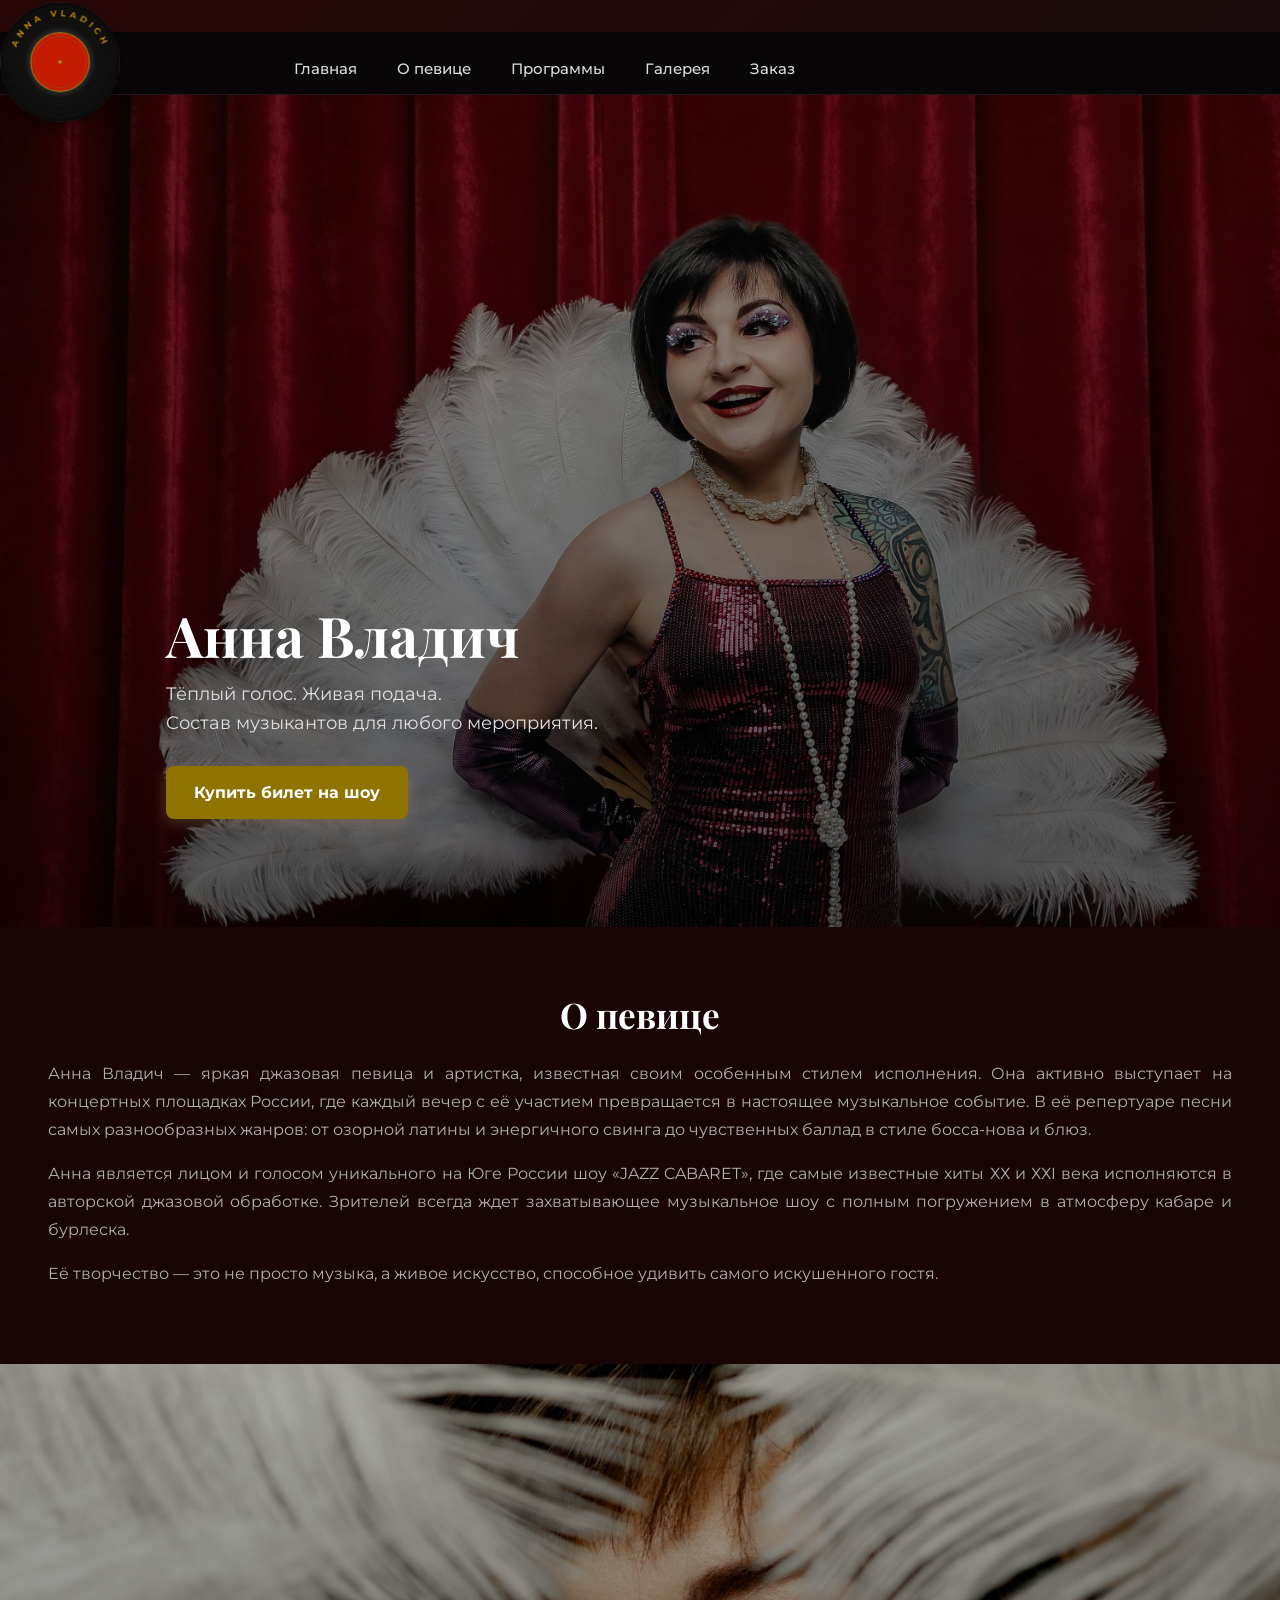
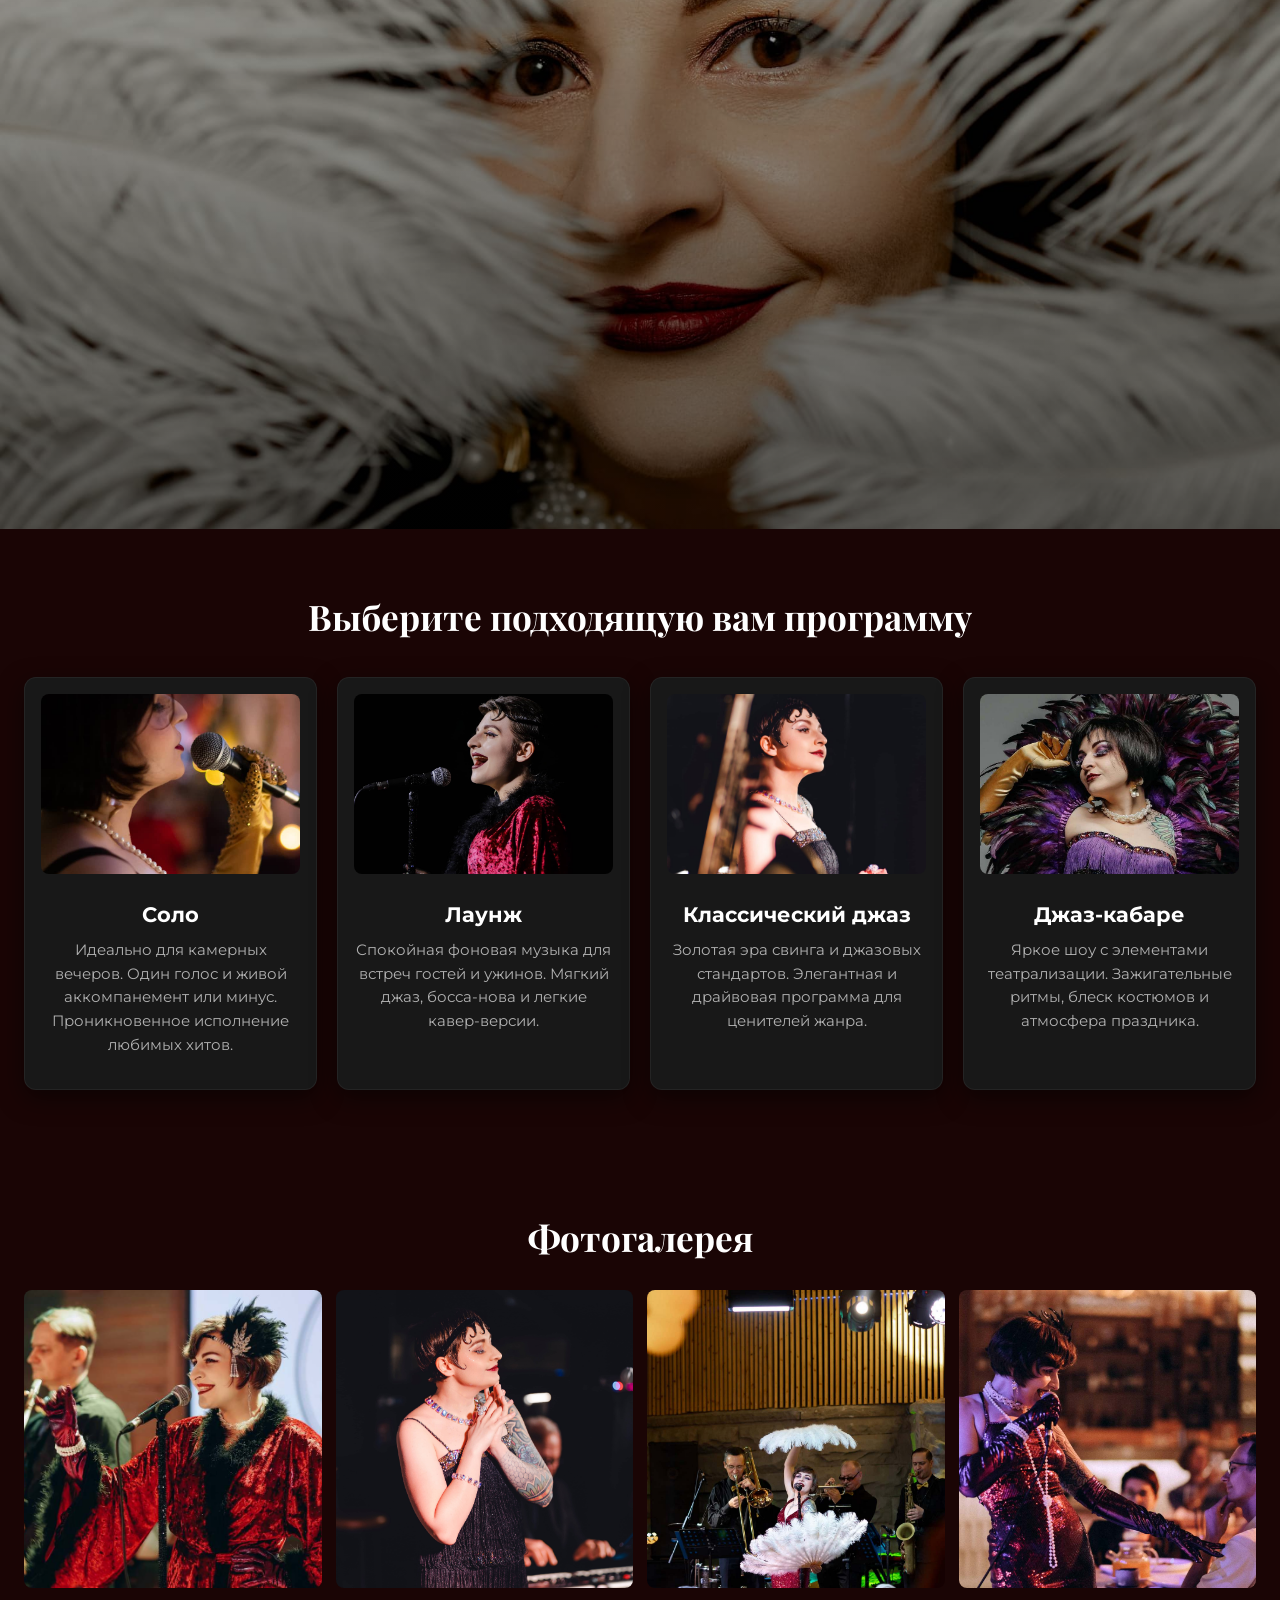
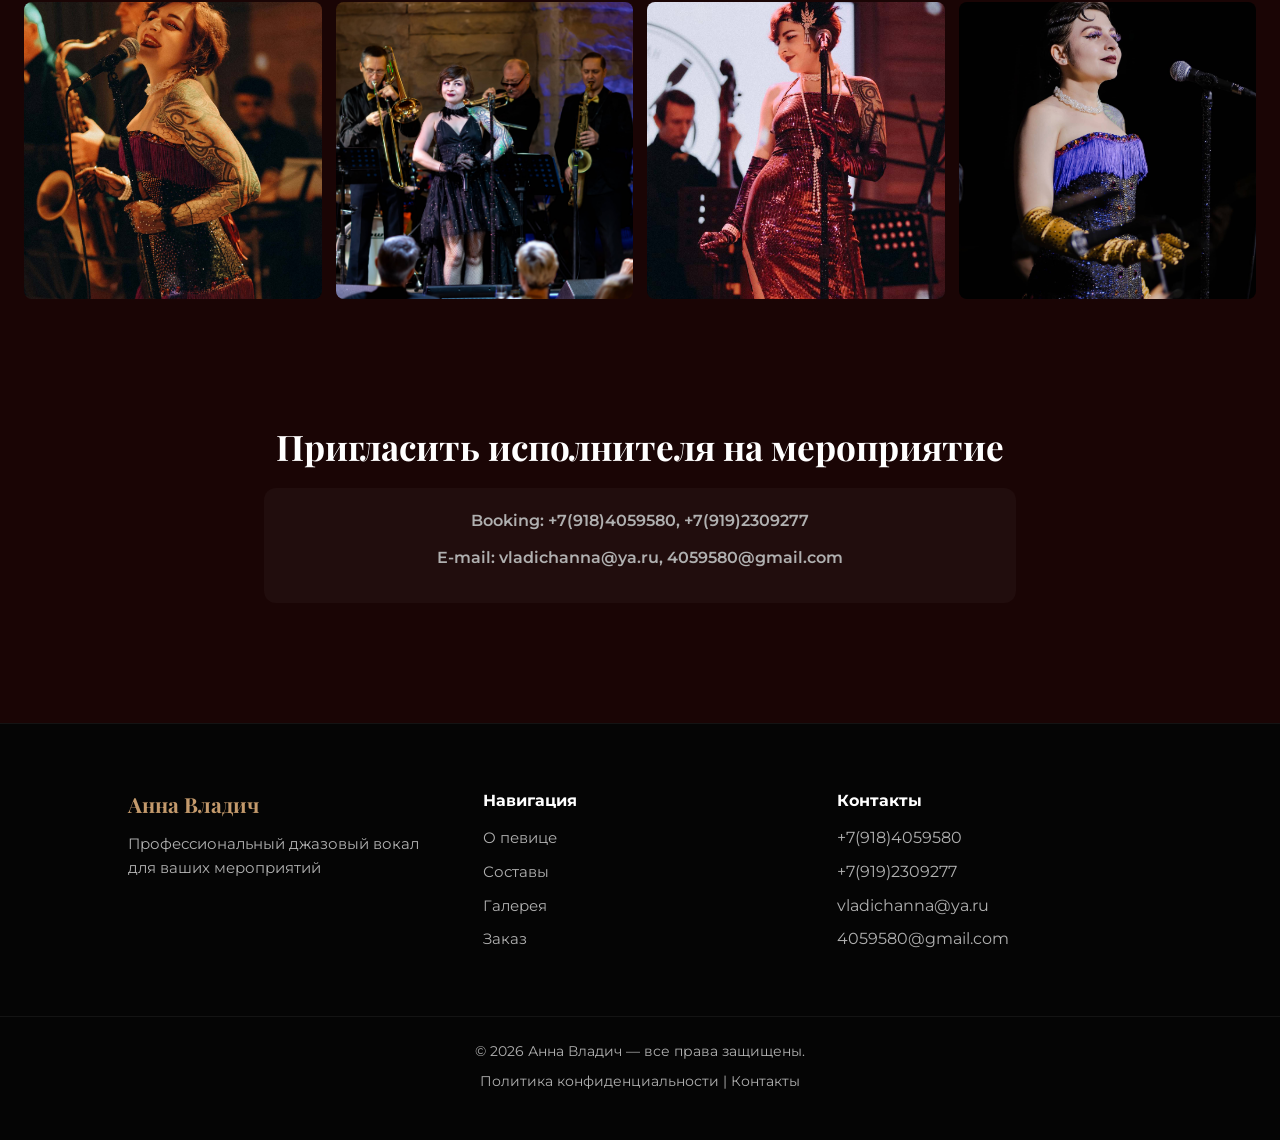
==== site/index.html @ 2a92c109 "first commit" ====
<!DOCTYPE html>
<html lang="ru">
<head>
  <meta charset="utf-8">
  <meta name="viewport" content="width=device-width, initial-scale=1">
  <title>Анна Владич — Jazz Vocal</title>
  <meta name="description" content="Анна Владич — профессиональная джазовая вокалистка. Живые выступления, подбор состава, репертуар под формат мероприятия.">
  <meta property="og:title" content="Анна Владич — Jazz Vocal">
  <meta property="og:description" content="Живой джаз для свадеб, корпоративов и частных вечеров. Подбор состава и программы под ваше мероприятие.">
  <meta property="og:type" content="website">
  <meta property="og:locale" content="ru_RU">
  <meta property="og:image" content="images/hero-new.jpg">
  <link rel="preconnect" href="https://fonts.googleapis.com">
  <link rel="preconnect" href="https://fonts.gstatic.com" crossorigin>
  <link href="https://fonts.googleapis.com/css2?family=Playfair+Display:wght@400;700&family=Montserrat:wght@300;400;500;600;700&display=swap" rel="stylesheet">
  <link rel="stylesheet" href="styles.css">
</head>
<body>
  <header aria-label="Шапка сайта">
      <div class="logo">
        <img src="images/logo.png" alt="Анна Владич">
      </div>
    <nav class="topnav" aria-label="Основная навигация">
      <button class="nav-toggle" type="button" aria-label="Открыть меню" aria-expanded="false" aria-controls="site-menu">
        <span></span>
        <span></span>
        <span></span>
      </button>
      <ul class="menu" id="site-menu">
        <li><a href="#hero">Главная</a></li>
        <li><a href="#about">О певице</a></li>
        <li><a href="#lineups">Программы</a></li>
        <li><a href="#gallery">Галерея</a></li>        
        <li><a href="#booking">Заказ</a></li>
      </ul>      
    </nav>
  </header>

  <main>
    <!-- Hero: яркий заголовок, фон можно заменить фото певицы над джаз-бендом -->
    <section id="hero" class="hero" aria-label="Главный экран" style="--hero-bg: url('images/hero-new.jpg')">
      <div class="hero-inner">
        <h1 class="hero-title">Анна Владич</h1>
        <p class="hero-sub">Тёплый голос. Живая подача. <br>Cостав музыкантов для любого мероприятия.</p>
        <a class="cta" href="https://kassir.ru/artists/anna-vladich">Купить билет на шоу</a>
      </div>
    </section>
    <!-- About: две колонки — фото + описание -->
    <section id="about" class="about container">
      <div class="about-text">
        <h2>О певице</h2>
        <p>Анна Владич — яркая джазовая певица и артистка, известная своим особенным стилем исполнения. Она активно выступает на концертных площадках России, где каждый вечер с её участием превращается в настоящее музыкальное событие. В её репертуаре песни самых разнообразных жанров: от озорной латины и энергичного свинга до чувственных баллад в стиле босса-нова и блюз.</p>
        <p>Анна является лицом и голосом уникального на Юге России шоу «JAZZ CABARET», где самые известные хиты ХХ и ХХI века исполняются в авторской джазовой обработке. Зрителей всегда ждет захватывающее музыкальное шоу с полным погружением в атмосферу кабаре и бурлеска.</p>
        <p>Её творчество — это не просто музыка, а живое искусство, способное удивить самого искушенного гостя.</p>
      </div>
    </section>

    <!-- About photo: large full-width image similar to hero -->
    <section id="about-photo" class="hero" aria-label="Фото певицы" style="--hero-bg: url('images/portrait.jpg')">
      <div class="hero-inner container" aria-hidden="true"></div>
    </section>

    <!-- Lineups: карточки состава -->
    <section id="lineups" class="lineups container">
      <h2>Выберите подходящую вам программу</h2>
      <div class="cards">
        <article class="card" data-href="solo.html">
          <img src="images/programs/solo.jpg" alt="Соло" loading="lazy" width="600" height="400">
          <h3>Соло</h3>
          <p>Идеально для камерных вечеров. Один голос и живой аккомпанемент или минус. Проникновенное исполнение любимых хитов.</p>
          <!-- <a class="card-link" href="solo.html">Перейти на страницу</a> -->
        </article>

        <article class="card" data-href="lounge.html">
          <img src="images/programs/lounge.jpg" alt="Лаунж" loading="lazy" width="600" height="400">
          <h3>Лаунж</h3>
          <p>Спокойная фоновая музыка для встреч гостей и ужинов. Мягкий джаз, босса-нова и легкие кавер-версии.</p>
          <!-- <a class="card-link" href="lounge.html">Перейти на страницу</a> -->  
        </article>

        <article class="card" data-href="classic-jazz.html">
          <img src="images/programs/classic-jazz.jpg" alt="Классический джаз" loading="lazy" width="600" height="400">
          <h3>Классический джаз</h3>
          <p>Золотая эра свинга и джазовых стандартов. Элегантная и драйвовая программа для ценителей жанра.</p>
          <!-- <a class="card-link" href="classic-jazz.html">Перейти на страницу</a> -->
        </article>

        <article class="card" data-href="jazz-cabaret.html">
          <img src="images/programs/jazz-cabaret.jpg" alt="Джаз-кабаре" loading="lazy" width="600" height="400">
          <h3>Джаз-кабаре</h3>
          <p>Яркое шоу с элементами театрализации. Зажигательные ритмы, блеск костюмов и атмосфера праздника.</p>
          <!-- <a class="card-link" href="jazz-cabaret.html">Перейти на страницу</a> -->
        </article>
      </div>
    </section>

    

    <!-- Gallery -->
    <section id="gallery" class="gallery container">
      <h2>Фотогалерея</h2>
      <div class="gallery-grid">
        <img src="images/photos/01.jpg" alt="Выступление 1" loading="lazy" width="800" height="600">
        <img src="images/photos/02.jpg" alt="Выступление 2" loading="lazy" width="800" height="600">
        <img src="images/photos/03.jpg" alt="Выступление 3" loading="lazy" width="800" height="600">
        <img src="images/photos/04.jpg" alt="Выступление 4" loading="lazy" width="800" height="600">
        <img src="images/photos/05.jpg" alt="Выступление 5" loading="lazy" width="800" height="600">
        <img src="images/photos/06.jpg" alt="Выступление 6" loading="lazy" width="800" height="600">
        <img src="images/photos/07.jpg" alt="Выступление 7" loading="lazy" width="800" height="600">
        <img src="images/photos/08.jpg" alt="Выступление 8" loading="lazy" width="800" height="600">
      </div>
    </section>


    

    <!-- Booking: форма + телефоны -->
    <section id="booking" class="booking container">
      <h2>Пригласить исполнителя на мероприятие</h2>
      <div class="contact-numbers">
        <p>Booking: +7(918)4059580, +7(919)2309277</p>
        <p>E-mail: vladichanna@ya.ru, 4059580@gmail.com</p>
      </div>
    </section>

  </main>

  <footer class="site-footer">
    <div class="container footer-content">
      <div class="footer-col">
        <h3>Анна Владич</h3>
        <p>Профессиональный джазовый вокал для ваших мероприятий</p>
      </div>
      
      <div class="footer-col">
        <h4>Навигация</h4>
        <ul>
          <li><a href="#about">О певице</a></li>
          <li><a href="#lineups">Составы</a></li>
          <li><a href="#gallery">Галерея</a></li>
          <li><a href="#booking">Заказ</a></li>
        </ul>
      </div>
      
      <div class="footer-col">
        <h4>Контакты</h4>
        <ul>
          <li>+7(918)4059580</li>
          <li>+7(919)2309277</li>
          <li>vladichanna@ya.ru</li>
          <li>4059580@gmail.com</li>
        </ul>
      </div>
    </div>
    
    <div class="footer-bottom container">
      <p>&copy; <span id="year"></span> Анна Владич — все права защищены.</p>
      <p class="footer-links">
        <a href="/privacy.html">Политика конфиденциальности</a> | 
        <a href="/contacts.html">Контакты</a>
      </p>
    </div>
  </footer>

  <script src="script.js"></script>
</body>
</html>
---- site/styles.css ----
:root{
  --bg: #1a0505; /* Deep burgundy/black background */
  --bg-gradient: linear-gradient(135deg, #2a0808 0%, #0e0e0e 100%);
  --card:#181818; /* Reverted to Dark card background */
  --accent:#c49a6c; /* Reverted to Gold/Bronze accent */
  --muted:#b0b0b0; /* Reverted to Light gray */
  --glass: rgba(255,255,255,0.03);
  --text-primary: #ffffff; /* Reverted to Pure white text */
  --card-shadow: 0 8px 24px rgba(0,0,0,0.5); /* Reverted to Strong shadow */
  --btn-red: #d90000; /* Reverted to Red for CTA buttons */
}

*{box-sizing:border-box;margin:0;padding:0}

body{
  font-family:'Montserrat','Segoe UI',system-ui,Arial,sans-serif;
  margin:0;
  color:var(--text-primary);
  background: var(--bg);
  background-image: var(--bg-gradient); /* Kept the gradient */
  background-attachment: fixed;
  line-height:1.6;
}

.container{
  max-width: none;
  width: 100%;
  margin: 0;
  padding: 24px 10%;
  box-sizing: border-box;
}

@media (max-width:900px){
  .container{ padding: 24px; }
}

/* Header & Navigation */
header{
  position:relative;
}

.topnav{
  display:flex;
  align-items:center;
  justify-content:space-between;
  padding:16px 24px;
  margin-top:16px;
  background:rgba(14,14,14,0.95);
  backdrop-filter:blur(10px);
  position:sticky;
  top:0;
  z-index:100;
  border-bottom:1px solid rgba(255,255,255,0.08);
  gap:16px;
  width:100%;
}

.logo {
    position: absolute;
    left: 0;
    top: -30px;
    z-index: 101;

    display: flex;
    align-items: center;
    justify-content: center;
}

.logo img {
    width: clamp(70px, 10vw, 120px);
    height: clamp(70px, 10vw, 120px);

    object-fit: contain;
    display: block;

    padding: 0;
    margin: 0;

    filter: drop-shadow(0 4px 6px rgba(0,0,0,0.5));

    transform-origin: 50% 50%;
    animation: spin 12s linear infinite;

    will-change: transform;
}

@keyframes spin {
    from {
        transform: rotate(0deg);
    }
    to {
        transform: rotate(360deg);
    }
}

.menu{
  list-style:none;
  display:flex;
  gap:28px;
  margin:0;
  padding:0;
  justify-content:flex-end;
  margin-left:0;
  flex-wrap:wrap;
  white-space:nowrap;
  flex:1;
}

/* Restore desktop header layout: logo absolute and menu offset */
@media (min-width:901px){
  .topnav{
    justify-content:flex-start;
    padding:24px 32px 12px;
    margin-top:32px;
    gap:28px;
  }
  .logo{ position:absolute; left:0; top:-30px; }
  .menu{ justify-content:flex-start; margin-left:260px; gap:36px; flex-wrap:nowrap; }
}

/* On small screens: show burger, hide full menu and center the logo */
@media (max-width:900px){
  .logo{
    position:static;
    margin:0 auto;
    display:block;
    text-align:center;
  }

  .topnav{
    justify-content:center;
    position:relative;
  }

  /* Show burger and hide menu by default on small screens */
  .nav-toggle{
    display:flex;
    position: absolute;
    right: 24px;
    top: 50%;
    transform: translateY(-50%);
  }

  .menu{
    display:none;
    flex-direction:column;
    gap:12px;
    padding:16px;
    background:rgba(14,14,14,0.95);
    width:100%;
    box-sizing:border-box;
    margin-top:8px;
    border-radius:12px;
    position: absolute;
    top: 100%;
    left: 0;
    z-index: 100;
    opacity: 0;
    transform: translateY(-10px);
    transition: opacity 0.3s ease, transform 0.3s ease;
  }

  .topnav.topnav--open .menu{
    display:flex;
    opacity: 1;
    transform: translateY(0);
  }

  .menu a{ padding:10px 0; text-align:center; font-family:'Playfair Display',serif; }
}

.nav-toggle{
  display:none;
  align-items:center;
  justify-content:center;
  flex-direction:column;
  width:44px;
  height:44px;
  padding:0;
  border:1px solid rgba(255,255,255,0.2);
  background:rgba(255,255,255,0.05);
  cursor:pointer;
  gap:4px;
  border-radius: 4px;
}

.nav-toggle span{
  display:block;
  width:20px;
  height:2px;
  background:#fff;
  border-radius:2px;
  transition:transform 0.2s ease, opacity 0.2s ease;
}

.topnav.topnav--open .nav-toggle span:nth-child(1){
  transform:translateY(6px) rotate(45deg);
}

.topnav.topnav--open .nav-toggle span:nth-child(2){
  opacity:0;
}

.topnav.topnav--open .nav-toggle span:nth-child(3){
  transform:translateY(-6px) rotate(-45deg);
}

.call-button--header{
  margin-left:auto;
  margin-top:0;
  padding:8px 14px;
  border-radius:12px;
  box-shadow:0 16px 44px rgba(0,0,0,0.32);
  background: #fff; /* Restoring probable default or just removing my overrides */
  color: #000;
  text-decoration: none;
  display: flex;
  align-items: center;
  gap: 8px;
  border: none;
}

.call-button--header .call-button__icon{
  width:auto;
  height:auto;
  border-radius:0;
  background:none;
  font-size:1.15rem;
}

.menu a{
  color:#ddd; /* Reverted */
  font-family:'Montserrat','Segoe UI',system-ui,Arial,sans-serif;
  text-decoration:none;
  font-size:0.95rem;
  font-weight:500;
  padding:6px 2px;
  transition:color 0.2s ease;
  border-bottom: none;
}

.menu a:hover{
  color:var(--accent);
  text-shadow: none;
  border-bottom: none;
}

/* Hero Section */
.hero{
  /* Increased hero height so more of the image is visible on large screens */
  min-height:clamp(560px, 85vh, 1000px);
  /* Dark overlay for hero readability */
  background-image: linear-gradient(0deg, rgba(0,0,0,0.6), rgba(0,0,0,0.3)), var(--hero-bg, url('https://images.unsplash.com/photo-1506152983150-2f0a7c53f9d6?auto=format&fit=crop&w=1600&q=60'));
  /* Adjusted focal point so the subject's head stays visible on resize */
  background-position: 30% 35%;
  background-size: cover;
  background-repeat: no-repeat;
  background-attachment: scroll;
  display:flex;
  align-items:center;
  color:#fff;
  position:relative;
  /* Reverted justify-content, text-align, border-bottom */
  justify-content: flex-start; 
  text-align: left;
  border-bottom: none;
}

.hero-inner{
  width:100%;
  padding:48px 20% 48px 3%;
  max-width:1200px;
  margin:400px auto 0 10%;
  background: none;
}

@media (max-width:600px){
  .hero-inner{
    padding:32px 16px;
  }
}

.hero-title{
  font-family:'Playfair Display',serif;
  font-size:3.5rem;
  margin:0 0 12px;
  line-height:1.15;
  font-weight:700;
  color: #fff; /* Reverted color */
  text-shadow: none; /* Reverted shadow */
}

.hero-sub{
  margin:0 0 28px;
  color:#e0e0e0; /* Reverted */
  font-size:1.15rem;
  max-width:600px;
  font-weight: 400; /* Reverted weight implied default */
  text-shadow: none;
}

.cta{
  display:inline-block;
  background:#8e7300; /* Custom bronze CTA */
  color:#fff;
  padding:14px 28px;
  border-radius:8px;
  text-decoration:none;
  font-weight:700;
  transition:transform 0.2s ease, box-shadow 0.2s ease;
  box-shadow:0 4px 16px rgba(196, 154, 108, 0.3);
  border: none;
  text-transform: none;
  letter-spacing: normal;
}

.cta:hover{
  transform:translateY(-2px);
  background:#6e5800; /* Darker bronze on hover */
  box-shadow:0 8px 24px rgba(142, 115, 0, 0.45);
  color: #fff;
}

/* About Section */
section{padding:60px 0}

.about{
  display:grid;
  grid-template-columns:400px 1fr;
  gap:40px;
  align-items:center;
  padding:60px 24px;
  position: static; /* Reverted */
}

.about::before {
    content: none; /* Removed */
}

.about-photo img{
  width:100%;
  height:auto;
  object-fit:cover;
  border-radius:12px;
  display:block;
  box-shadow:0 12px 40px rgba(0,0,0,0.5);
  border: none;
}

.about-text h2{
  margin:0 0 16px;
  font-size:2.2rem;
  font-family:'Playfair Display',serif;
  color: inherit;
  text-shadow: none;
}

/* Center the about heading to match other sections */
.about-text h2{ text-align:center; }

.about-text p{
  margin-bottom:16px;
  color:var(--muted);
  font-size: 1rem; /* Reverting to default */
  line-height:1.75;
}

/* Make about text span full width and justify paragraphs */
.about-text{
  text-align:justify;
  grid-column: 1 / -1;
  padding: 0 24px;
}

/* Lineup Cards */
.lineups{padding:60px 24px}
.lineups h2{
  margin:0 0 32px;
  font-size:2.2rem;
  font-family:'Playfair Display',serif;
  text-align:center;
  color: inherit;
  text-shadow: none;
}

.cards{
  display:grid;
  grid-template-columns:repeat(4,1fr);
  gap:20px;
  margin-top:24px;
}

.card{
  background:var(--card);
  padding:16px;
  border-radius:12px;
  box-shadow:var(--card-shadow);
  display:flex;
  flex-direction:column;
  align-items:center;
  text-align:center;
  cursor:pointer;
  transition:transform 0.25s ease, box-shadow 0.25s ease;
  border:1px solid rgba(255,255,255,0.05); /* Reverted border */
  position: static;
  overflow: visible;
}

.card::after {
    content: none;
}

.card img{
  width:100%;
  height:180px;
  object-fit:cover;
  border-radius:8px;
  margin-bottom:12px;
  border: none;
}

.card h3{
  margin:12px 0 8px;
  font-size:1.3rem;
  color:var(--text-primary);
  font-family: inherit;
}

.card p{
  color:var(--muted);
  font-size:0.92rem;
  flex-grow:1;
  margin-bottom:16px;
}

.card-link{
  margin-top:auto;
  color:var(--accent);
  background: transparent;
  padding: 0;
  border-radius: 0;
  text-decoration:none;
  font-weight:700;
  font-size:0.9rem;
  transition:opacity 0.2s;
  border: none;
  text-transform: none;
}

.card-link:hover{
  opacity:0.8;
  background: transparent;
  color: var(--accent);
  box-shadow: none;
}

.card:hover{
  transform:translateY(-8px);
  box-shadow:0 18px 40px rgba(0,0,0,0.7);
  border-color: rgba(255,255,255,0.05);
}

/* Videos */
.videos{padding:60px 24px}
.videos h2{
  margin:0 0 24px;
  font-size:2.2rem;
  font-family:'Playfair Display',serif;
  text-align:center;
  color: inherit;
}

.video-grid{
  display:grid;
  grid-template-columns:repeat(2,1fr);
  gap:20px;
}

.video-embed{
  position:relative;
  padding-top:56.25%;
  height:0;
  background:#000;
  border-radius:12px;
  overflow:hidden;
  border: none;
  box-shadow: none;
}

/* Gallery */
.gallery{padding:60px 24px}
.gallery h2{
  margin:0 0 24px;
  font-size:2.2rem;
  font-family:'Playfair Display',serif;
  text-align:center;
  color: inherit;
}

.gallery-grid{
  display:grid;
  grid-template-columns:repeat(4,1fr);
  gap:14px;
}

.gallery-grid img{
  width:100%;
  height:100%;
  aspect-ratio:1/1;
  object-fit:cover;
  border-radius:8px;
  cursor:pointer;
  transition:transform 0.3s ease;
  border: none;
}

.gallery-grid img:hover {
    transform: none; /* Reverted transition style inside grid */
    border-color: transparent;
    box-shadow: none;
}

/* Lightbox Styles */
.lightbox{
    position: fixed;
    top: 0;
    left: 0;
    width: 100%;
    height: 100%;
    background: rgba(0,0,0,0.95);
    z-index: 2000;
    display: none; /* Initially hidden */
    align-items: center;
    justify-content: center;
    opacity: 0;
    transition: opacity 0.3s ease;
}

.lightbox.active {
    display: flex;
    opacity: 1;
}

.lightbox img {
    max-width: 90%;
    max-height: 85vh;
    border-radius: 4px;
    box-shadow: 0 0 20px rgba(0,0,0,0.5);
    object-fit: contain;
}

.lightbox-btn {
    position: absolute;
    background: transparent;
    border: none;
    color: white;
    font-size: 3rem;
    cursor: pointer;
    padding: 0 20px;
    transition: color 0.2s;
    user-select: none;
    z-index: 2001;
}

.lightbox-btn:hover {
    color: var(--accent);
}

.lightbox-prev {
    left: 10px;
    top: 50%;
    transform: translateY(-50%);
}

.lightbox-next {
    right: 10px;
    top: 50%;
    transform: translateY(-50%);
}

.lightbox-close {
    top: 20px;
    right: 20px;
    font-size: 4rem;
    line-height: 0.5;
}

/* Reviews Carousel */
.reviews{padding:60px 24px}
.reviews h2{
  margin:0 0 24px;
  font-size:2.2rem;
  font-family:'Playfair Display',serif;
  text-align:center;
}

.reviews-wrap{
  display:flex;
  align-items:center;
  gap:16px;
}

.reviews-track{
  display:flex;
  gap:16px;
  overflow-x:auto;
  scroll-snap-type:x mandatory;
  padding:8px 4px;
  flex:1;
  scrollbar-width:thin;
  scrollbar-color:var(--accent) transparent;
}

.reviews-track::-webkit-scrollbar{
  height:8px;
}

.reviews-track::-webkit-scrollbar-track{
  background:rgba(255,255,255,0.05);
  border-radius:4px;
}

.reviews-track::-webkit-scrollbar-thumb{
  background:var(--accent);
  border-radius:4px;
}

.review{
  flex:0 0 340px;
  background:var(--card);
  padding:20px;
  border-radius:12px;
  display:flex;
  flex-direction:column;
  gap:16px;
  scroll-snap-align:start;
  border:1px solid rgba(255,255,255,0.05);
  box-shadow:var(--card-shadow);
  transition:transform 0.3s ease;
}

.review:hover{
  transform:translateY(-4px);
}

.review-header{
  display:flex;
  align-items:center;
  gap:12px;
  margin-bottom:12px;
}

.avatar{
  width:50px;
  height:50px;
  border-radius:50%;
  object-fit:cover;
  flex-shrink:0;
  border:2px solid var(--accent);
  background:#111;
}

.review-header strong{
  display:block;
  color:#fff;
  font-size:1.05rem;
  font-weight:700;
  line-height:1.15;
  white-space:nowrap;
  overflow:hidden;
  text-overflow:ellipsis;
}

.review-text{
  color:var(--muted);
  font-size:0.92rem;
  line-height:1.6;
  margin:0;
}

.review-content{
  flex:1;
}

.review-content strong{
  display:block;
  margin-bottom:8px;
  color:#fff;
  font-size:1rem;
}

.review-content .text{
  color:var(--muted);
  font-size:0.92rem;
  line-height:1.6;
  margin:0;
}

.rev-prev,.rev-next{
  background:rgba(255,255,255,0.05);
  border:1px solid rgba(255,255,255,0.1);
  color:var(--accent);
  font-size:1.4rem;
  cursor:pointer;
  padding:12px 16px;
  border-radius:8px;
  transition:background 0.2s ease;
}

.rev-prev:hover,.rev-next:hover{
  background:rgba(255,255,255,0.1);
}

/* Repertoire section removed -- styles cleaned up */

.btn{
  display:inline-block;
  background:var(--btn-red); /* Red buttons throughout */
  color:#fff;
  padding:12px 24px;
  border-radius:8px;
  text-decoration:none;
  font-weight:700;
  transition:transform 0.2s ease, box-shadow 0.2s ease;
  border:none;
  cursor:pointer;
  font-size:0.95rem;
}

.btn:hover{
  transform:translateY(-2px);
  background:#b30000;
  box-shadow:0 6px 20px rgba(217, 0, 0, 0.4);
}

.btn.ghost{
  background:transparent;
  border:2px solid var(--accent);
  color:var(--accent); /* Gold outline button */
}

.btn.ghost:hover{
  background:rgba(196, 154, 108, 0.1);
  color:#fff;
  border-color:#fff;
}

/* Booking */
.booking{
  padding:60px 24px;
  max-width:800px;
  margin:0 auto;
}

.booking h2{
  margin:0 0 12px;
  font-size:2.2rem;
  font-family:'Playfair Display',serif;
  text-align:center;
}

.booking-intro{
  text-align:center;
  color:var(--muted);
  margin-bottom:32px;
}

.booking-form{
  display:grid;
  grid-template-columns:1fr 1fr auto;
  gap:16px;
  align-items:end;
  margin-bottom:32px;
  background:var(--card);
  padding:28px;
  border-radius:12px;
  border:1px solid rgba(255,255,255,0.05);
}

.form-group{
  display:flex;
  flex-direction:column;
}

.booking-form label{
  display:block;
  color:#ddd;
  font-size:0.88rem;
  margin-bottom:6px;
  font-weight:600;
}

.booking-form input{
  padding:12px 16px;
  border-radius:8px;
  border:1px solid rgba(255,255,255,0.1);
  background:rgba(255,255,255,0.05);
  color:#fff;
  font-size:1rem;
  transition:border-color 0.2s;
}

.booking-form input:focus{
  outline:none;
  background:rgba(255,255,255,0.1);
  border-color:var(--accent);
}

.booking-form button{
  background:var(--btn-red); /* Red submit button */
  padding:12px 28px;
  height:fit-content;
}

/* Contact Numbers */
.contact-numbers{
  text-align:center;
  background:rgba(255,255,255,0.03);
  padding:20px;
  border-radius:12px;
}


.call-button{
  display:inline-flex;
  align-items:center;
  justify-content:center;
  gap:16px;
  padding:12px 24px;
  border-radius:12px;
  background:#e10000;
  color:#fff;
  box-shadow:0 22px 60px rgba(0,0,0,0.35);
  font-weight:900;
  letter-spacing:0.5px;
  text-decoration:none; /* Removes underline */
}

.call-button:hover{
  transform:translateY(-1px);
  box-shadow:0 26px 70px rgba(0,0,0,0.38);
}

.call-button__icon{
  width:auto;
  height:auto;
  border-radius:0;
  display:inline-block;
  background:none;
  font-size:2.1rem;
  line-height:1;
}

.call-button__text{
  line-height:1;
  color:#fff;
}

.call-button__text,
.call-button__icon{color:#fff;}
.contact-numbers p{
  margin:0 0 12px;
  color:var(--muted);
  font-weight:600;
}

.contact-numbers a{
  display:inline-block;
  color:var(--accent);
  margin:0 12px;
  text-decoration:none;
  font-weight:700;
  font-size:1.1rem;
  transition:opacity 0.2s;
}

.contact-numbers a:hover{
  opacity:0.8;
}

/* Footer */
.site-footer{
  padding:40px 0 24px;
  background:#050505; /* Almost black footer */
  border-top:1px solid rgba(255,255,255,0.06);
  margin-top:60px;
  color:var(--muted);
}
.site-footer h4, .site-footer h3{ color: #fff; } /* Ensure footer headers are light */

.footer-content{
  display:grid;
  grid-template-columns:repeat(3,1fr);
  gap:40px;
  margin-bottom:32px;
}

.footer-col h3{
  font-family:'Playfair Display',serif;
  color:var(--accent);
  margin:0 0 12px;
  font-size:1.3rem;
}

.footer-col h4{
  color:#fff;
  margin:0 0 12px;
  font-size:1rem;
  font-weight:700;
}

.footer-col p{
  color:var(--muted);
  font-size:0.92rem;
  line-height:1.6;
}

.footer-col ul{
  list-style:none;
  padding:0;
  margin:0;
}

.footer-col ul li{
  margin-bottom:8px;
}

.footer-col a{
  color:var(--muted);
  text-decoration:none;
  font-size:0.92rem;
  transition:color 0.2s;
}

.footer-col a:hover{
  color:var(--accent);
}

.footer-bottom{
  padding-top:24px;
  border-top:1px solid rgba(255,255,255,0.06);
  text-align:center;
  color:var(--muted);
  font-size:0.85rem;
}

.footer-links{
  margin-top:8px;
}

.footer-links a{
  color:var(--muted);
  text-decoration:none;
  transition:color 0.2s;
}

.footer-links a:hover{
  color:var(--accent);
}

/* Responsive Design */
@media (max-width:900px){
  .topnav{padding:20px 20px 12px;flex-wrap:wrap;gap:16px}
  .nav-toggle{display:none}
  .menu{
    display:flex;
    flex-direction:column;
    width:100%;
    padding:16px;
    gap:16px;
    background:rgba(14,14,14,0.98);
    border-radius:12px;
  }
  .topnav.topnav--open .menu{display:flex}
  .call-button--header{padding:6px 10px;font-size:0.9rem}
  .about{grid-template-columns:1fr;gap:28px}
  .cards{grid-template-columns:repeat(2,1fr)}
  .gallery-grid{grid-template-columns:repeat(3,1fr)}
  .hero-title{font-size:2.5rem}
  .hero-inner{padding:40px 40px}
  .hero{min-height:clamp(380px, 70vh, 720px)}
  .video-grid{grid-template-columns:1fr}
  .footer-content{grid-template-columns:1fr;gap:32px}
  .booking-form{grid-template-columns:1fr}
}

@media (max-width:700px){
  header{
    display:flex;
    flex-direction:column;
    align-items:center;
    gap:12px;
  }
  .logo{
    position:static;
    transform:none;
  }
  .topnav{
    margin-top:0;
    padding:12px 20px;
    justify-content:space-between;
    flex-wrap:nowrap;
  }
  .call-button--header{
    margin-left:0;
    width:auto;
    justify-content:center;
  }
  .reviews-wrap{flex-direction:column}
  .rev-prev,.rev-next{width:100%}
  .reviews-track{width:100%}
  .review{flex:0 0 100%}
  .hero-inner{padding:32px 32px}
  .hero{min-height:clamp(340px, 65vh, 640px)}
  .gallery-grid{grid-template-columns:repeat(2,1fr)}
  .cards{grid-template-columns:1fr !important}
  .reviews-track .review{flex:0 0 100%}
  .hero-title{font-size:2rem}
  .hero-sub{font-size:1rem}
  h2{font-size:1.8rem!important}
}

@media (max-width:500px){
  .logo img{height:80px}
  .call-button--header{font-size:0.85rem;padding:8px 12px}
  .gallery-grid{grid-template-columns:1fr}
  .container{padding:16px}
}
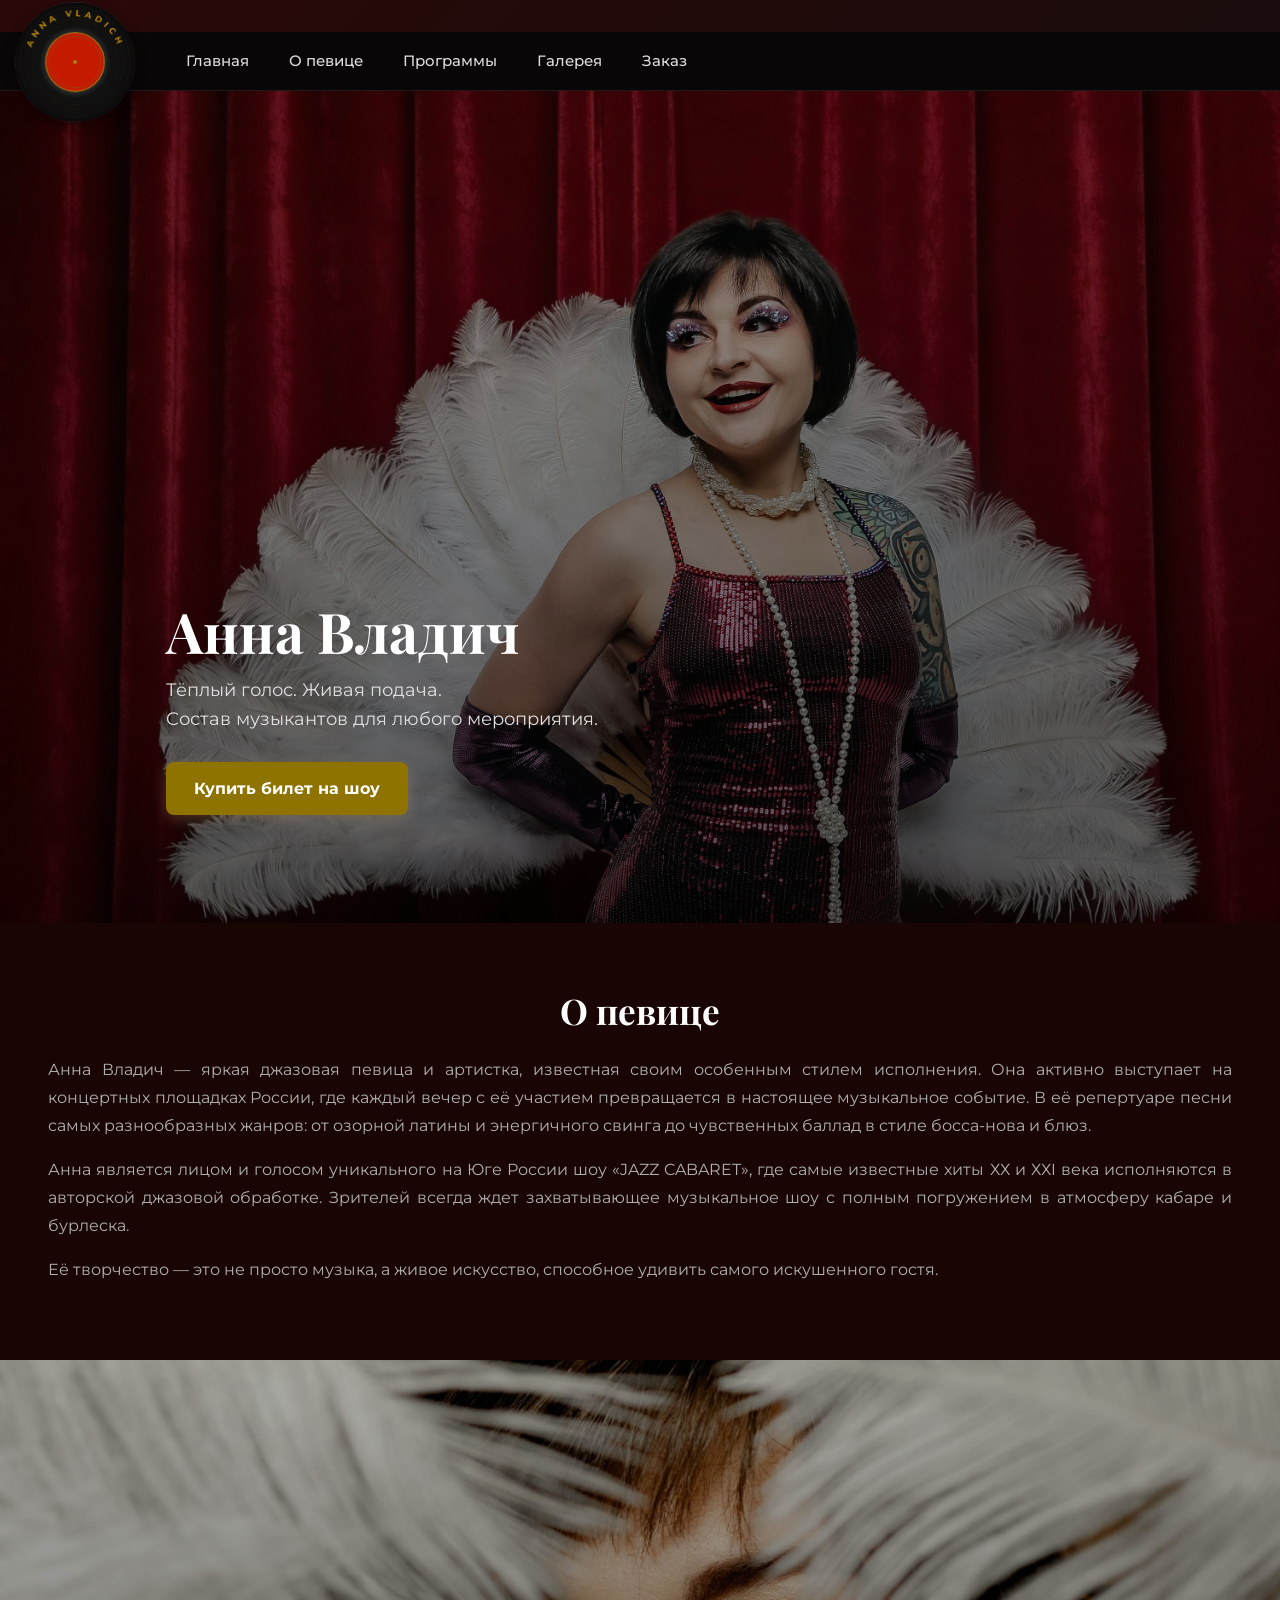
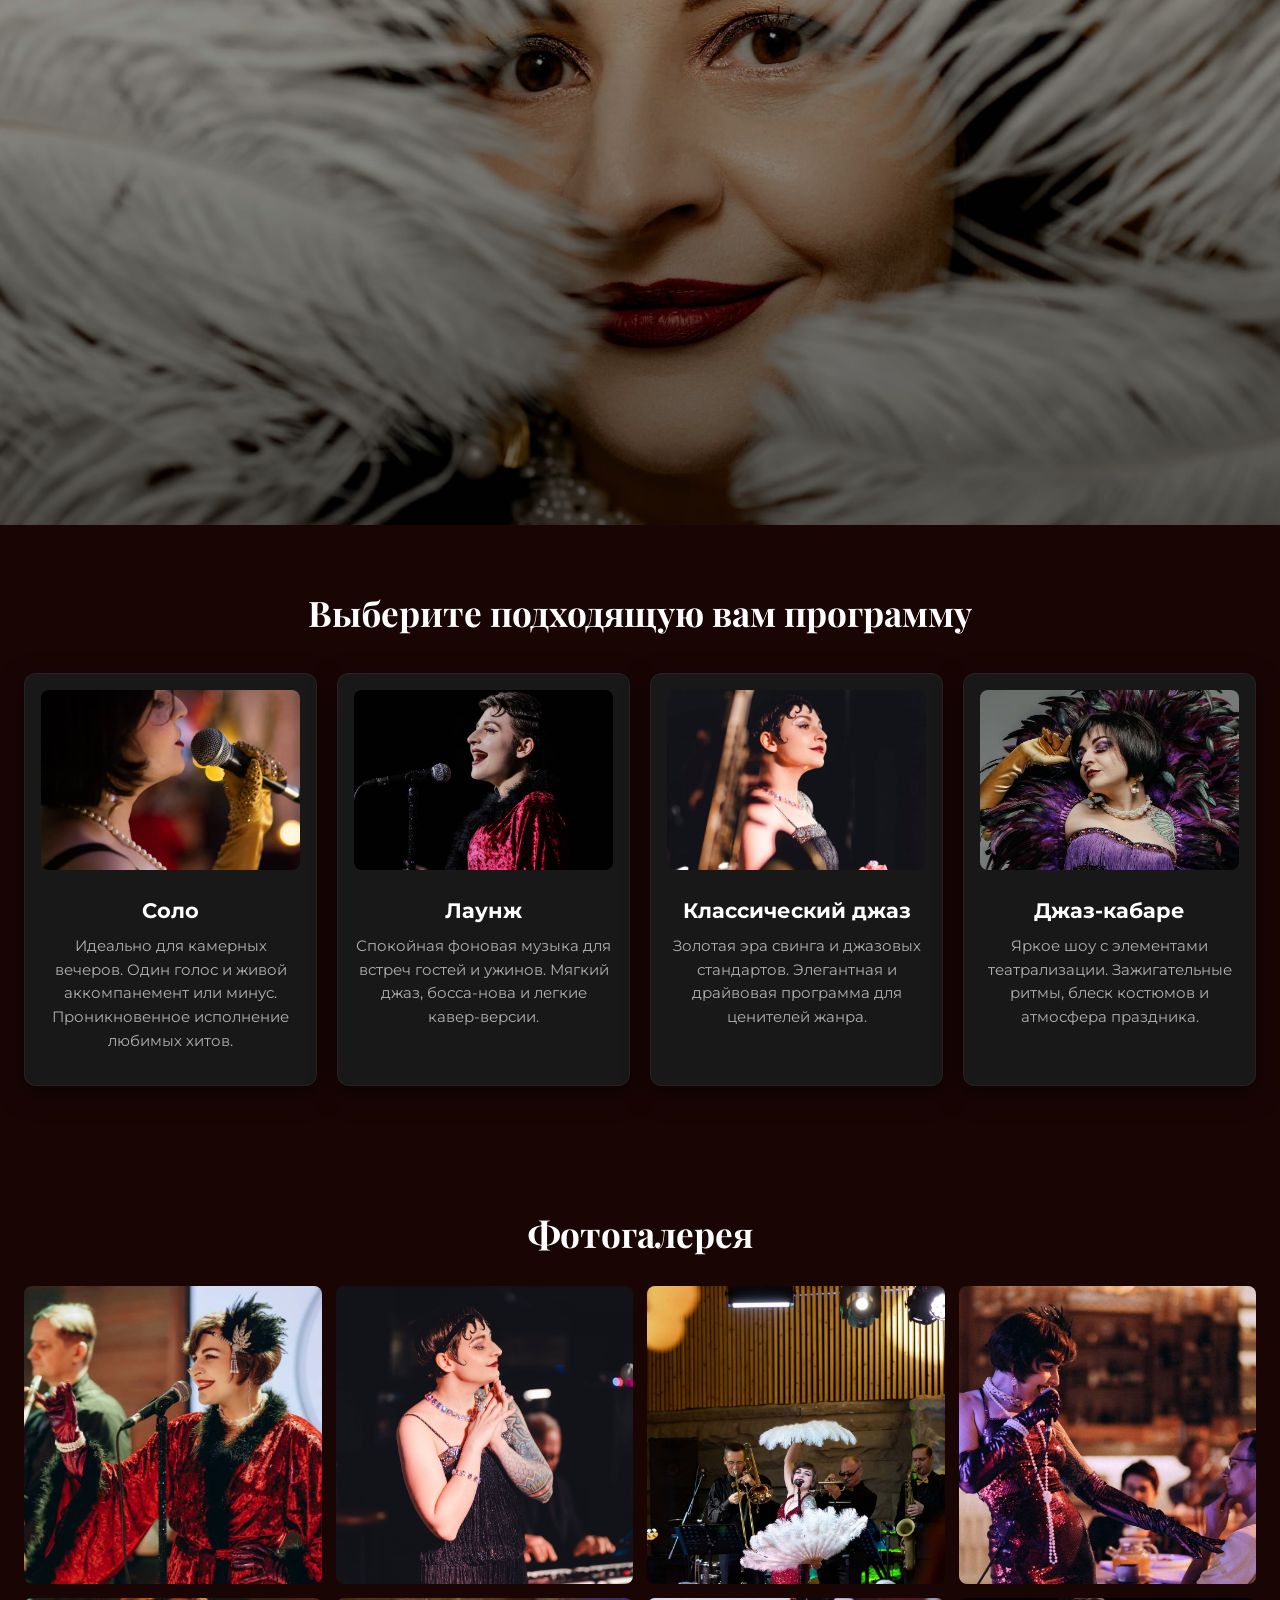
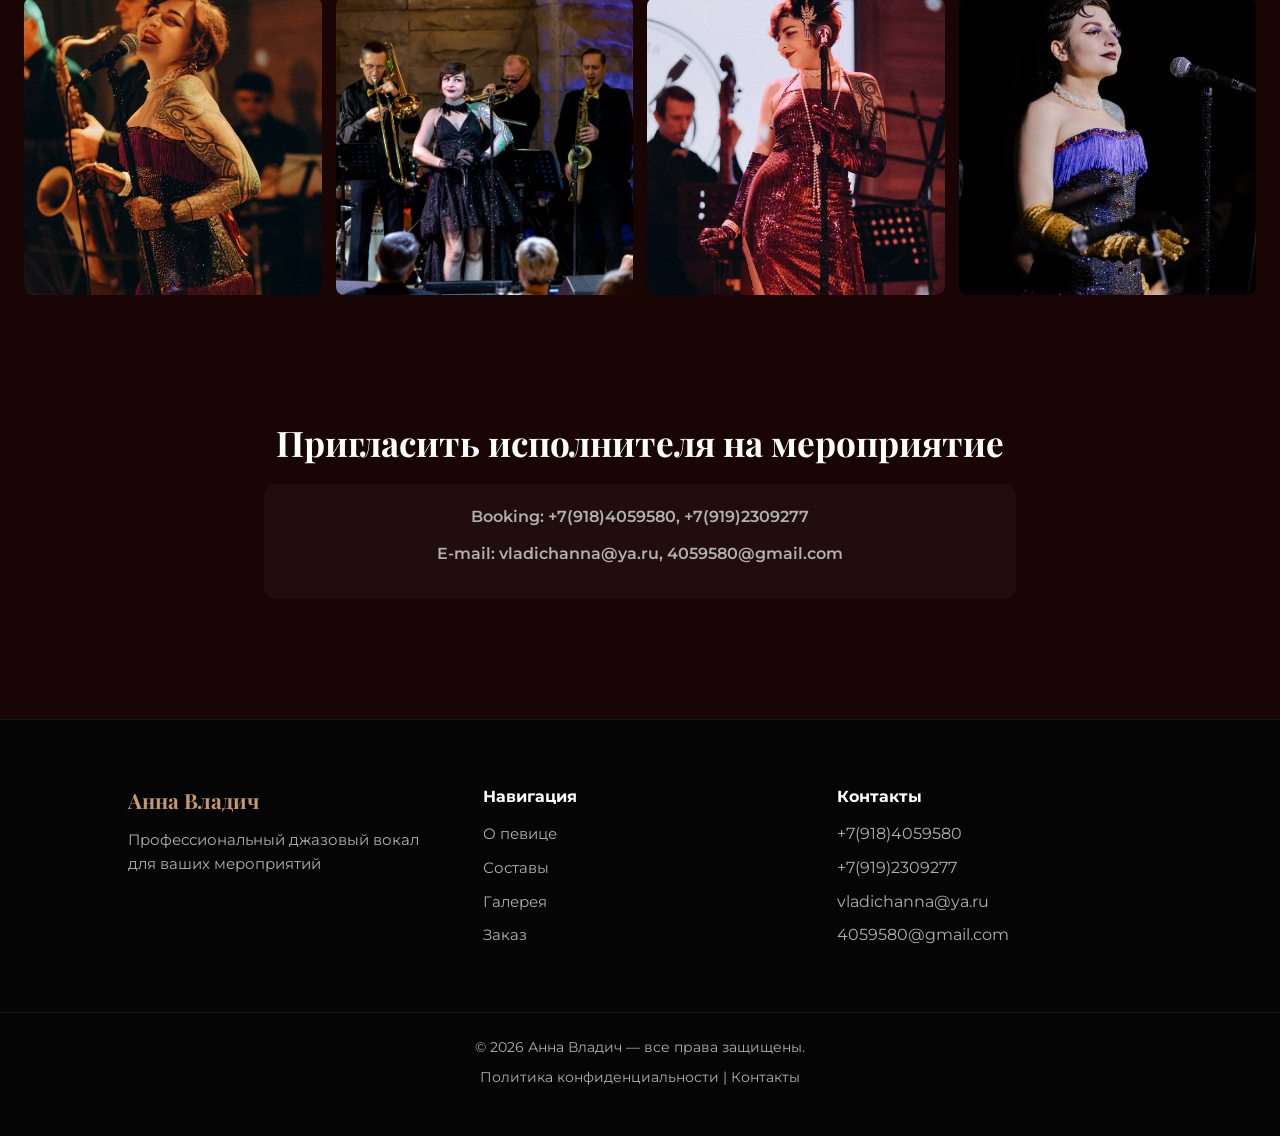
==== commit ca8bda33: "апдейт ссылки на шоу" ====
--- a/site/index.html
+++ b/site/index.html
@@ -42,7 +42,7 @@
       <div class="hero-inner">
         <h1 class="hero-title">Анна Владич</h1>
         <p class="hero-sub">Тёплый голос. Живая подача. <br>Cостав музыкантов для любого мероприятия.</p>
-        <a class="cta" href="https://kassir.ru/artists/anna-vladich">Купить билет на шоу</a>
+        <a class="cta" href="https://sochi.kassir.ru/koncert/anna-vladich#4074354">Купить билет на шоу</a>
       </div>
     </section>
     <!-- About: две колонки — фото + описание -->
--- a/site/styles.css
+++ b/site/styles.css
@@ -44,7 +44,7 @@
   align-items:center;
   justify-content:space-between;
   padding:16px 24px;
-  margin-top:16px;
+
   background:rgba(14,14,14,0.95);
   backdrop-filter:blur(10px);
   position:sticky;
@@ -67,7 +67,7 @@
 }
 
 .logo img {
-    width: clamp(70px, 10vw, 120px);
+    width: clamp(150px, 10vw, 120px);
     height: clamp(70px, 10vw, 120px);
 
     object-fit: contain;
@@ -110,63 +110,25 @@
 @media (min-width:901px){
   .topnav{
     justify-content:flex-start;
-    padding:24px 32px 12px;
     margin-top:32px;
     gap:28px;
   }
   .logo{ position:absolute; left:0; top:-30px; }
-  .menu{ justify-content:flex-start; margin-left:260px; gap:36px; flex-wrap:nowrap; }
-}
-
-/* On small screens: show burger, hide full menu and center the logo */
-@media (max-width:900px){
-  .logo{
-    position:static;
-    margin:0 auto;
-    display:block;
-    text-align:center;
-  }
-
-  .topnav{
-    justify-content:center;
-    position:relative;
-  }
-
-  /* Show burger and hide menu by default on small screens */
-  .nav-toggle{
-    display:flex;
-    position: absolute;
-    right: 24px;
-    top: 50%;
-    transform: translateY(-50%);
-  }
-
-  .menu{
-    display:none;
-    flex-direction:column;
-    gap:12px;
-    padding:16px;
-    background:rgba(14,14,14,0.95);
-    width:100%;
-    box-sizing:border-box;
-    margin-top:8px;
-    border-radius:12px;
-    position: absolute;
-    top: 100%;
-    left: 0;
-    z-index: 100;
-    opacity: 0;
-    transform: translateY(-10px);
-    transition: opacity 0.3s ease, transform 0.3s ease;
-  }
-
-  .topnav.topnav--open .menu{
-    display:flex;
-    opacity: 1;
-    transform: translateY(0);
-  }
-
-  .menu a{ padding:10px 0; text-align:center; font-family:'Playfair Display',serif; }
+  .menu{ justify-content:flex-start; margin-left:160px; gap:36px; flex-wrap:nowrap; }
+}
+
+/* Additional optimization for very small screens */
+@media (max-width: 480px) {
+  .nav-toggle {
+    width: 40px;
+    height: 40px;
+    right: 16px;
+  }
+  
+  .menu {
+    padding: 12px;
+    gap: 8px;
+  }
 }
 
 .nav-toggle{
@@ -186,11 +148,16 @@
 
 .nav-toggle span{
   display:block;
-  width:20px;
+
+  width:18px;
   height:2px;
+
   background:#fff;
   border-radius:2px;
-  transition:transform 0.2s ease, opacity 0.2s ease;
+
+  transition:
+    transform 0.25s ease,
+    opacity 0.25s ease;
 }
 
 .topnav.topnav--open .nav-toggle span:nth-child(1){
@@ -960,37 +927,122 @@
 
 /* Responsive Design */
 @media (max-width:900px){
-  .topnav{padding:20px 20px 12px;flex-wrap:wrap;gap:16px}
-  .nav-toggle{display:none}
+
+  .topnav{
+    padding:16px 20px;
+    justify-content:center;
+    position:relative;
+  }
+
+  .logo{
+    position:static;
+    margin:0 auto;
+    display:flex;
+    justify-content:center;
+    align-items:center;
+  }
+
+  /* Показываем бургер */
+.nav-toggle{
+  display:flex;
+  position:absolute;
+
+  left:16px;
+  top:50%;
+  transform:translateY(-50%);
+
+  width:24px;
+  height:24px;
+
+  padding:0;
+
+  align-items:center;
+  justify-content:center;
+
+  background:rgba(255,255,255,0.04);
+  border:1px solid rgba(255,255,255,0.08);
+
+  z-index:120;
+}
+
+  /* Скрываем меню */
   .menu{
     display:flex;
     flex-direction:column;
+    align-items:center;
+
+    position:absolute;
+    top:100%;
+    left:0;
+
     width:100%;
-    padding:16px;
+
+    padding:20px;
     gap:16px;
+
     background:rgba(14,14,14,0.98);
-    border-radius:12px;
-  }
-  .topnav.topnav--open .menu{display:flex}
-  .call-button--header{padding:6px 10px;font-size:0.9rem}
-  .about{grid-template-columns:1fr;gap:28px}
-  .cards{grid-template-columns:repeat(2,1fr)}
-  .gallery-grid{grid-template-columns:repeat(3,1fr)}
-  .hero-title{font-size:2.5rem}
-  .hero-inner{padding:40px 40px}
-  .hero{min-height:clamp(380px, 70vh, 720px)}
-  .video-grid{grid-template-columns:1fr}
-  .footer-content{grid-template-columns:1fr;gap:32px}
-  .booking-form{grid-template-columns:1fr}
+    backdrop-filter:blur(10px);
+
+    border-radius:0 0 12px 12px;
+
+    opacity:0;
+    visibility:hidden;
+    transform:translateY(-10px);
+
+    transition:
+      opacity 0.3s ease,
+      transform 0.3s ease,
+      visibility 0.3s;
+
+    z-index:110;
+
+    pointer-events:none;
+  }
+
+  /* Открытое состояние */
+  .topnav.topnav--open .menu{
+    opacity:1;
+    visibility:visible;
+    transform:translateY(0);
+    pointer-events:auto;
+  }
+
+  .menu a{
+    padding:10px 0;
+    font-size:1rem;
+  }
+
+  .cards{
+    grid-template-columns:1fr;
+  }
+
+  .gallery-grid{
+    grid-template-columns:repeat(2,1fr);
+  }
+
+  .hero-title{
+    font-size:2.2rem;
+  }
+
+  .hero-inner{
+    padding:40px 24px;
+    margin:220px auto 0;
+  }
+
+  .about{
+    grid-template-columns:1fr;
+  }
+
+  .footer-content{
+    grid-template-columns:1fr;
+  }
+
+  .booking-form{
+    grid-template-columns:1fr;
+  }
 }
 
 @media (max-width:700px){
-  header{
-    display:flex;
-    flex-direction:column;
-    align-items:center;
-    gap:12px;
-  }
   .logo{
     position:static;
     transform:none;
